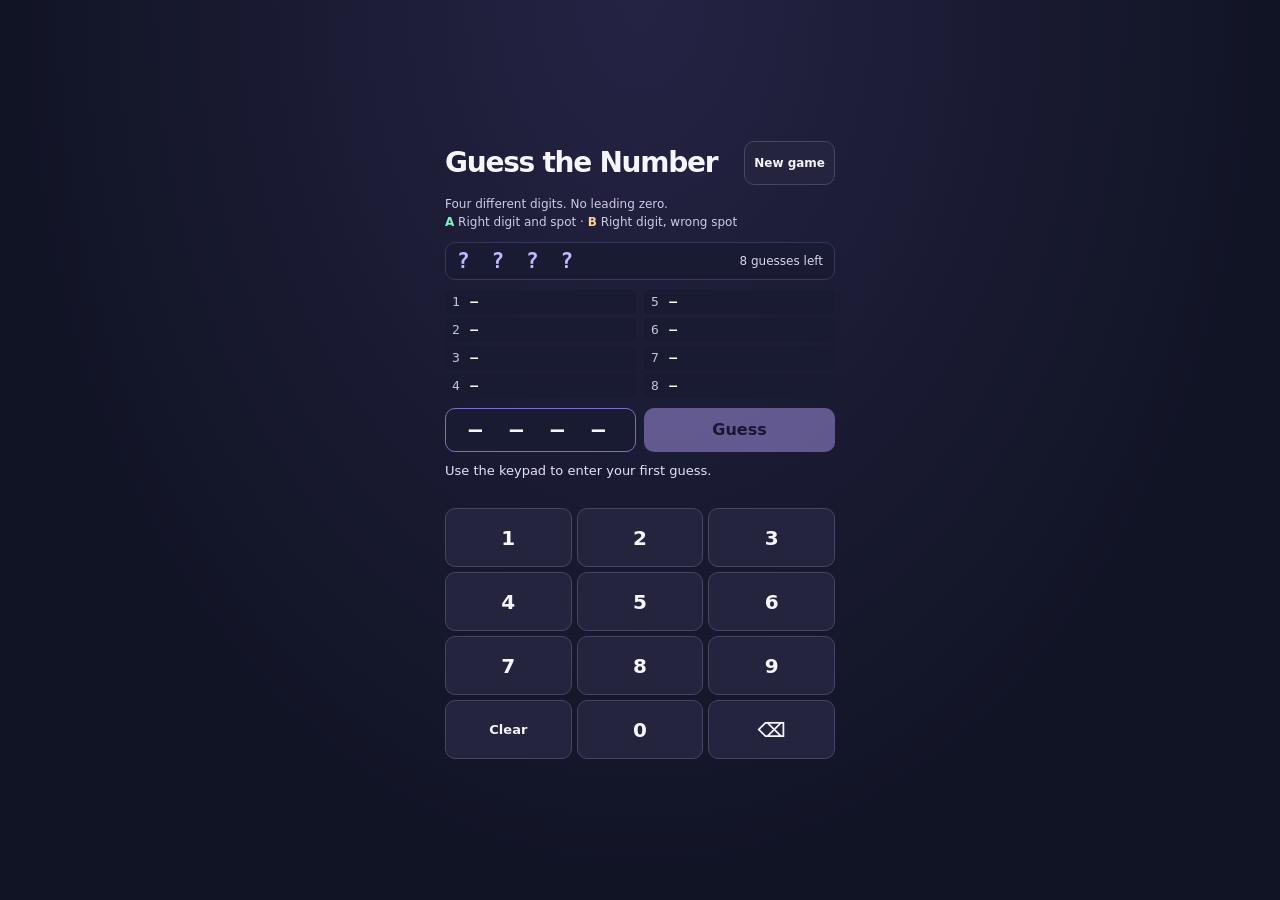
==== number/number-mobile.html @ 4f1316de "Add number cellphone version" ====
<!doctype html>
<html lang="en">
<head>
<meta charset="utf-8">
<meta name="viewport" content="width=device-width, initial-scale=1, viewport-fit=cover">
<meta name="theme-color" content="#111425">
<title>Guess the Number</title>
<style>
  :root { color-scheme: dark; font-family: system-ui, sans-serif; background: #111425; color: #f5f4ff; }
  * { box-sizing: border-box; }
  body { margin: 0; min-height: 100svh; display: grid; place-items: center;
    padding: max(8px, env(safe-area-inset-top)) max(12px, env(safe-area-inset-right))
      max(8px, env(safe-area-inset-bottom)) max(12px, env(safe-area-inset-left));
    background: radial-gradient(ellipse at top, #252344, transparent 70%); }
  main { width: min(100%, 390px); display: grid; gap: 10px; }
  header, .board, .entry { display: flex; align-items: center; justify-content: space-between; gap: 8px; }
  h1 { margin: 0; font-size: clamp(18px, 6vw, 28px); letter-spacing: -.045em; }
  p { margin: 0; }
  .rules { font-size: 12px; line-height: 1.55; color: #cecae4; }
  .a { color: #83f4c1; }
  .b { color: #ffd190; }
  button { font: inherit; font-weight: 700; color: inherit; border: 1px solid #464663;
    border-radius: 10px; background: #24243e; cursor: pointer; touch-action: manipulation; }
  button:focus-visible { outline: 2px solid #ffd190; outline-offset: 2px; }
  button:active { background: #44436b; }
  button:disabled { opacity: .45; cursor: default; }
  #restart { padding: 0 9px; min-height: 44px; flex: none; font-size: 12px; }
  .board { padding: 6px 11px; background: #191b32; border: 1px solid #373756; border-radius: 10px; }
  #secret { letter-spacing: .22em; font: 700 21px ui-monospace, monospace; color: #c4b7ff; }
  #remaining { color: #dad5ef; font-size: 12px; }
  ol { margin: 0; padding: 0; list-style: none; display: grid; grid-auto-flow: column;
    grid-template: repeat(4, 1fr) / repeat(2, minmax(0, 1fr)); gap: 4px 8px; }
  li { display: grid; grid-template-columns: 1.1em 1fr auto; align-items: center; gap: 4px;
    padding: 3px 7px; min-height: 24px; background: #191b32; color: #c6c3da;
    border-radius: 5px; font: 13px ui-monospace, monospace; }
  li strong { color: #fff; letter-spacing: .04em; }
  li.win { outline: 1px solid #83f4c1; }
  .entry { display: grid; grid-template-columns: 1fr 1fr; }
  #display { min-height: 44px; display: grid; place-items: center; background: #191b32;
    border: 1px solid #7e70bf; border-radius: 10px; letter-spacing: .33em;
    font: 700 22px ui-monospace, monospace; }
  #submit { min-height: 44px; background: #b8a6ff; color: #18112c; border-color: transparent; }
  #message { min-height: 2.8em; font-size: 13px; line-height: 1.4; color: #e4dfff; }
  .keys { display: grid; grid-template-columns: repeat(3, 1fr); gap: 5px; }
  .keys button { min-height: clamp(44px, 8svh, 59px); font-size: 20px; }
  .keys button[data-key="clear"] { font-size: 13px; }
  @media (max-height: 570px) {
    main { gap: 5px; }
    .keys button { min-height: 40px; }
  }
</style>
</head>
<body>
<main>
  <header><h1>Guess the Number</h1><button id="restart" type="button">New game</button></header>
  <p class="rules">Four different digits. No leading zero.<br>
    <b class="a">A</b> Right digit and spot · <b class="b">B</b> Right digit, wrong spot</p>
  <div class="board"><span id="secret" aria-label="Hidden number">? ? ? ?</span><span id="remaining"></span></div>
  <ol id="history" aria-label="Guess history"></ol>
  <div class="entry">
    <output id="display" aria-label="Current guess"></output>
    <button id="submit" type="button">Guess</button>
  </div>
  <p id="message" role="status"></p>
  <div class="keys" aria-label="Number keypad"></div>
</main>
<script>
  const maxAttempts = 8;
  const secretDisplay = document.querySelector('#secret');
  const remaining = document.querySelector('#remaining');
  const historyList = document.querySelector('#history');
  const display = document.querySelector('#display');
  const submit = document.querySelector('#submit');
  const message = document.querySelector('#message');
  const keypad = document.querySelector('.keys');
  let secret, guess, attempts, finished;

  const rows = Array.from({ length: maxAttempts }, (_, index) => {
    const row = document.createElement('li');
    row.innerHTML = '<span></span><strong></strong><span><b class="a"></b> <b class="b"></b></span>';
    row.firstElementChild.textContent = index + 1;
    historyList.append(row);
    return row;
  });

  for (const key of ['1', '2', '3', '4', '5', '6', '7', '8', '9', 'clear', '0', 'delete']) {
    const button = document.createElement('button');
    button.type = 'button';
    button.dataset.key = key;
    button.textContent = { clear: 'Clear', delete: '⌫' }[key] ?? key;
    if (key === 'delete') button.setAttribute('aria-label', 'Delete last digit');
    button.addEventListener('click', () => enter(key));
    keypad.append(button);
  }

  function updateGuess() {
    display.textContent = guess.padEnd(4, '–').split('').join(' ');
    submit.disabled = finished || guess.length < 4;
  }

  function updateRemaining() {
    const left = maxAttempts - attempts;
    remaining.textContent = left === 1 ? '1 guess left' : left + ' guesses left';
  }

  function reset() {
    secret = String(1 + Math.floor(Math.random() * 9));
    while (secret.length < 4) {
      const digit = String(Math.floor(Math.random() * 10));
      if (!secret.includes(digit)) secret += digit;
    }
    guess = '';
    attempts = 0;
    finished = false;
    secretDisplay.textContent = '? ? ? ?';
    secretDisplay.setAttribute('aria-label', 'Hidden number');
    message.textContent = 'Use the keypad to enter your first guess.';
    for (const row of rows) {
      row.classList.remove('win');
      row.querySelector('strong').textContent = '—';
      row.querySelector('.a').textContent = '';
      row.querySelector('.b').textContent = '';
    }
    for (const key of keypad.children) key.disabled = false;
    updateRemaining();
    updateGuess();
  }

  function enter(key) {
    if (finished) return;
    if (key === 'clear') guess = '';
    else if (key === 'delete') guess = guess.slice(0, -1);
    else if (guess.length < 4) guess += key;
    updateGuess();
  }

  function checkGuess() {
    if (finished || guess.length !== 4) return;
    if (guess.startsWith('0') || new Set(guess).size !== 4) {
      message.textContent = 'Use four different digits and start with 1–9.';
      return;
    }
    let a = 0;
    let b = 0;
    for (const [index, digit] of [...guess].entries()) {
      if (digit === secret[index]) a++;
      else if (secret.includes(digit)) b++;
    }
    const row = rows[attempts++];
    row.querySelector('strong').textContent = guess;
    row.querySelector('.a').textContent = a + 'A';
    row.querySelector('.b').textContent = b + 'B';
    updateRemaining();
    finished = a === 4 || attempts === maxAttempts;
    if (finished) {
      secretDisplay.textContent = secret.split('').join(' ');
      secretDisplay.setAttribute('aria-label', 'Answer ' + secret);
      for (const key of keypad.children) key.disabled = true;
    }
    row.classList.toggle('win', a === 4);
    if (a === 4) message.textContent = attempts === 1 ? 'Solved in 1 guess!' : 'Solved in ' + attempts + ' guesses!';
    else if (finished) message.textContent = 'Out of guesses. The number was ' + secret + '.';
    else message.textContent = guess + ' scored ' + a + 'A ' + b + 'B.';
    guess = '';
    updateGuess();
  }

  submit.addEventListener('click', checkGuess);
  document.querySelector('#restart').addEventListener('click', reset);
  document.addEventListener('keydown', (event) => {
    if (event.ctrlKey || event.altKey || event.metaKey) return;
    if (/^[0-9]$/.test(event.key)) enter(event.key);
    else if (event.key === 'Backspace') enter('delete');
    else if (event.key === 'Escape') enter('clear');
    else if (event.key === 'Enter' && !event.target.closest('button')) checkGuess();
    else return;
    event.preventDefault();
  });
  reset();
</script>
</body>
</html>
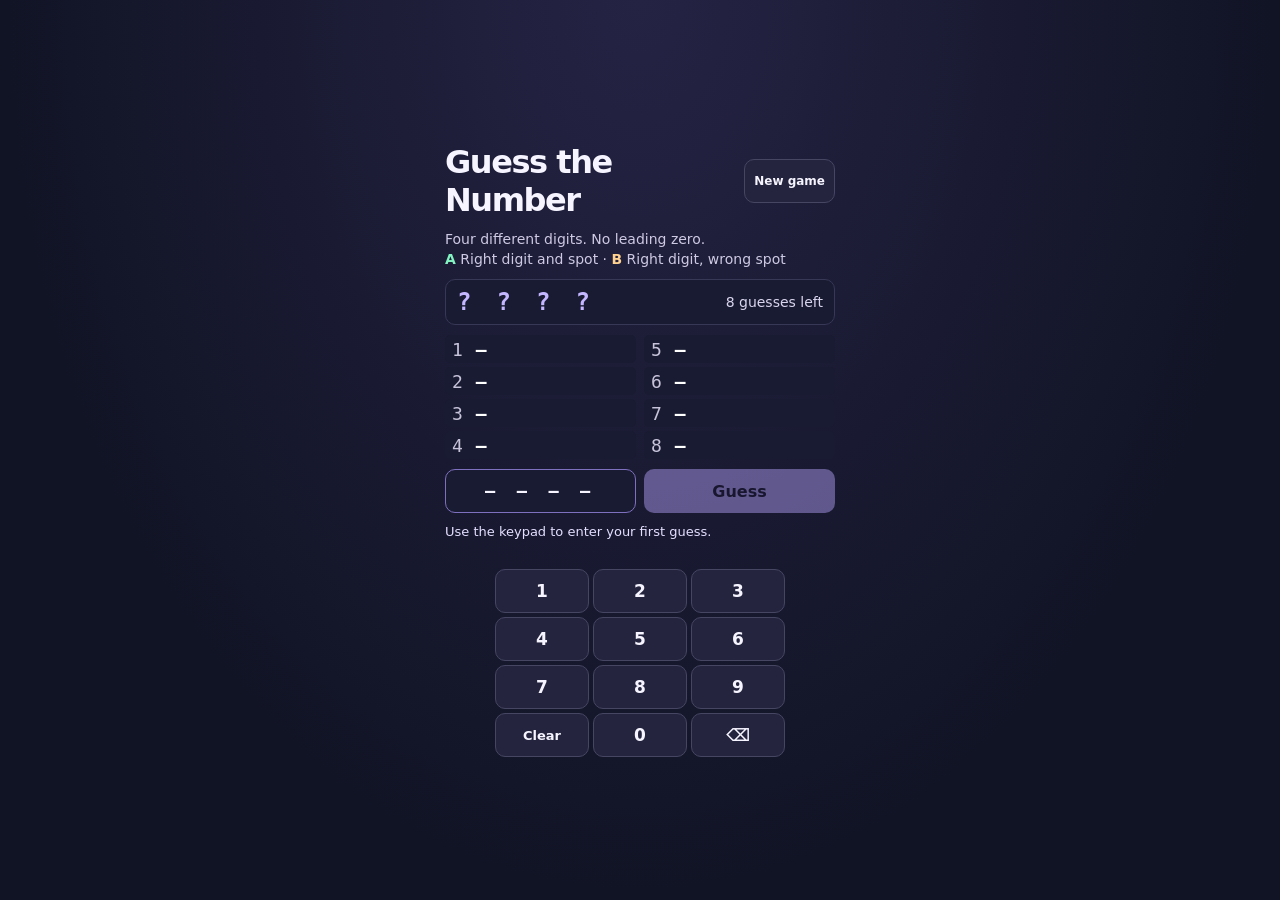
==== commit 4abbadd4: "message larger, keypad smaller" ====
--- a/number/number-mobile.html
+++ b/number/number-mobile.html
@@ -14,9 +14,9 @@
     background: radial-gradient(ellipse at top, #252344, transparent 70%); }
   main { width: min(100%, 390px); display: grid; gap: 10px; }
   header, .board, .entry { display: flex; align-items: center; justify-content: space-between; gap: 8px; }
-  h1 { margin: 0; font-size: clamp(18px, 6vw, 28px); letter-spacing: -.045em; }
+  h1 { margin: 0; font-size: clamp(21px, 6.8vw, 32px); letter-spacing: -.045em; }
   p { margin: 0; }
-  .rules { font-size: 12px; line-height: 1.55; color: #cecae4; }
+  .rules { font-size: 14px; line-height: 1.45; color: #cecae4; }
   .a { color: #83f4c1; }
   .b { color: #ffd190; }
   button { font: inherit; font-weight: 700; color: inherit; border: 1px solid #464663;
@@ -25,27 +25,29 @@
   button:active { background: #44436b; }
   button:disabled { opacity: .45; cursor: default; }
   #restart { padding: 0 9px; min-height: 44px; flex: none; font-size: 12px; }
-  .board { padding: 6px 11px; background: #191b32; border: 1px solid #373756; border-radius: 10px; }
-  #secret { letter-spacing: .22em; font: 700 21px ui-monospace, monospace; color: #c4b7ff; }
-  #remaining { color: #dad5ef; font-size: 12px; }
+  .board { padding: 8px 11px; background: #191b32; border: 1px solid #373756; border-radius: 10px; }
+  #secret { letter-spacing: .22em; font: 700 24px ui-monospace, monospace; color: #c4b7ff; }
+  #remaining { color: #dad5ef; font-size: 14px; }
   ol { margin: 0; padding: 0; list-style: none; display: grid; grid-auto-flow: column;
     grid-template: repeat(4, 1fr) / repeat(2, minmax(0, 1fr)); gap: 4px 8px; }
   li { display: grid; grid-template-columns: 1.1em 1fr auto; align-items: center; gap: 4px;
-    padding: 3px 7px; min-height: 24px; background: #191b32; color: #c6c3da;
-    border-radius: 5px; font: 13px ui-monospace, monospace; }
+    padding: 3px 7px; min-height: 28px; background: #191b32; color: #c6c3da;
+    border-radius: 5px; font: 18px ui-monospace, monospace; }
   li strong { color: #fff; letter-spacing: .04em; }
   li.win { outline: 1px solid #83f4c1; }
   .entry { display: grid; grid-template-columns: 1fr 1fr; }
   #display { min-height: 44px; display: grid; place-items: center; background: #191b32;
     border: 1px solid #7e70bf; border-radius: 10px; letter-spacing: .33em;
-    font: 700 22px ui-monospace, monospace; }
+    font: 700 17px ui-monospace, monospace; }
   #submit { min-height: 44px; background: #b8a6ff; color: #18112c; border-color: transparent; }
   #message { min-height: 2.8em; font-size: 13px; line-height: 1.4; color: #e4dfff; }
-  .keys { display: grid; grid-template-columns: repeat(3, 1fr); gap: 5px; }
-  .keys button { min-height: clamp(44px, 8svh, 59px); font-size: 20px; }
+  .keys { display: grid; grid-template-columns: repeat(3, 1fr); gap: 4px;
+    width: min(100%, 290px); justify-self: center; }
+  .keys button { min-height: 44px; font-size: 17px; }
   .keys button[data-key="clear"] { font-size: 13px; }
   @media (max-height: 570px) {
     main { gap: 5px; }
+    li { min-height: 26px; }
     .keys button { min-height: 40px; }
   }
 </style>
